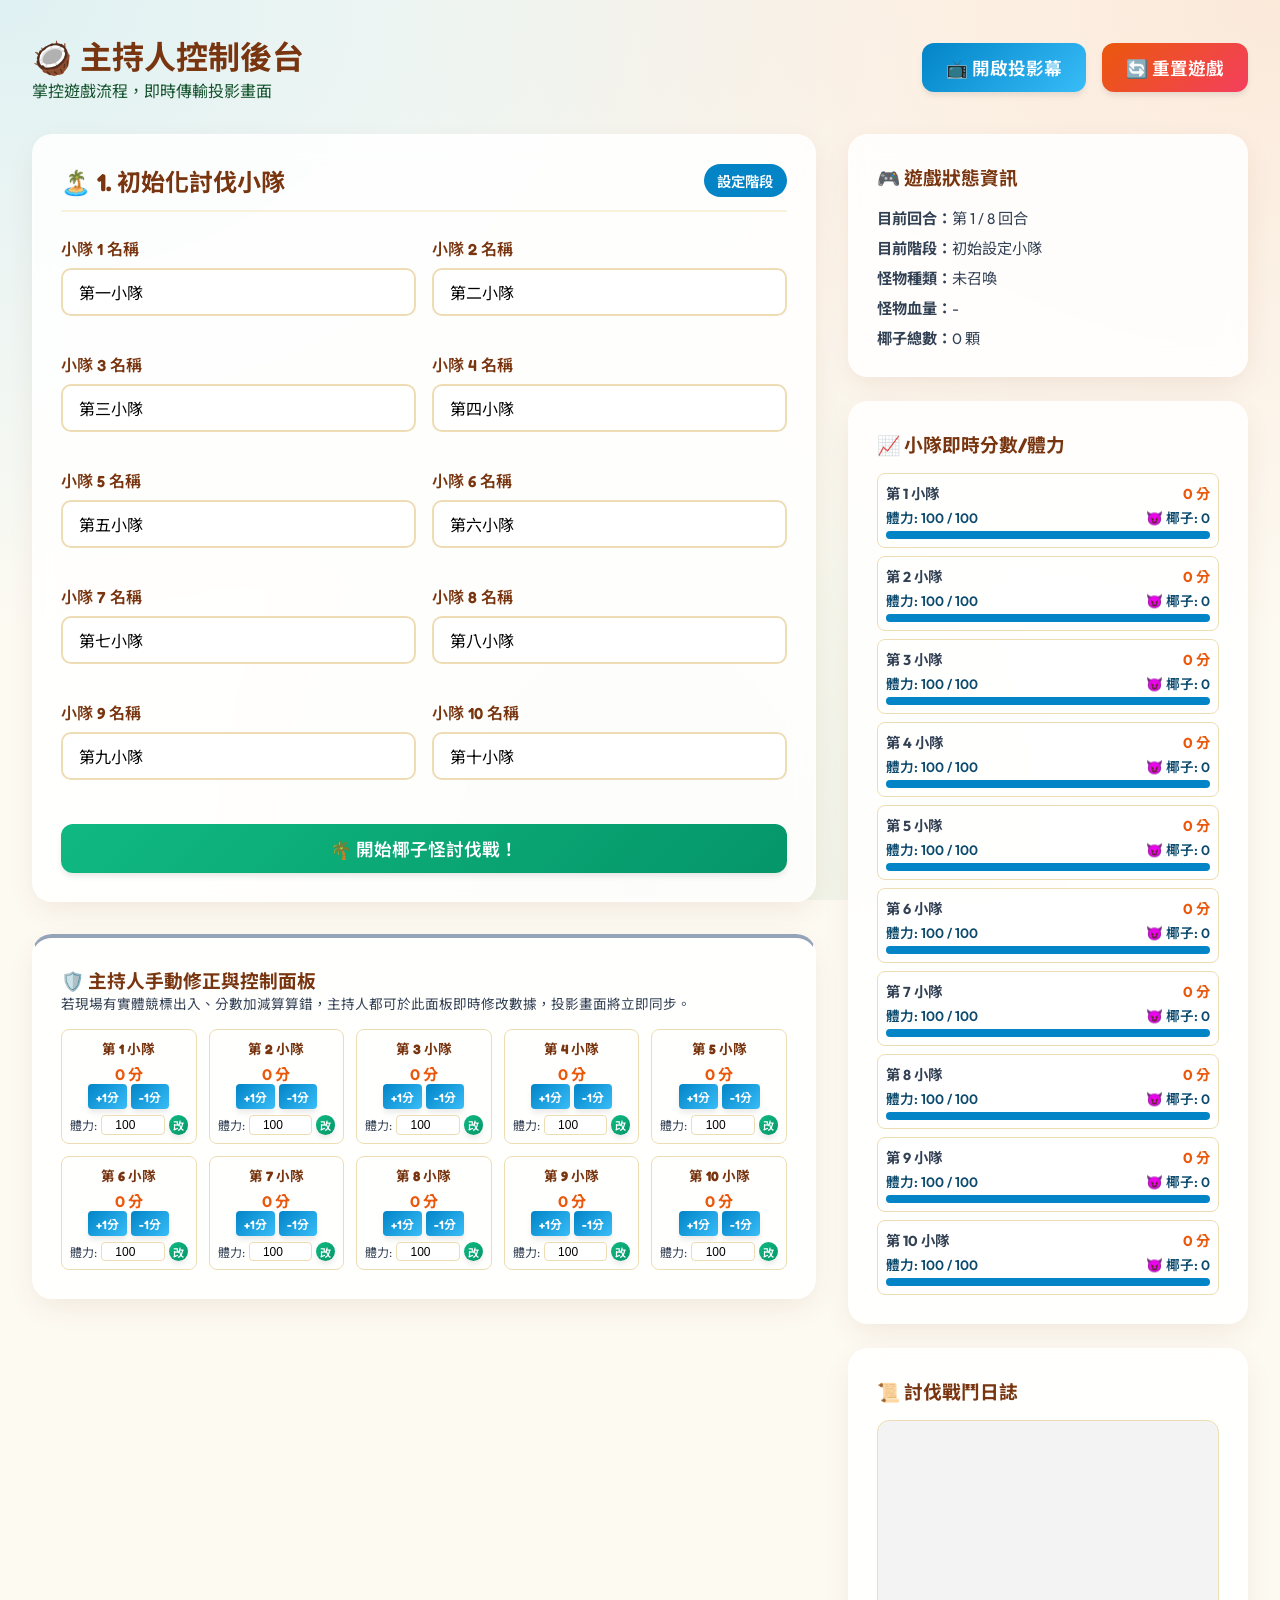
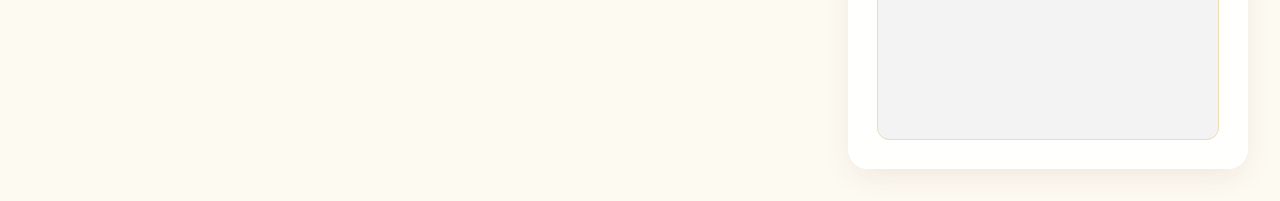
==== host.html @ 15063dfc "maybework" ====
<!DOCTYPE html>
<html lang="zh-TW">
<head>
    <meta charset="UTF-8">
    <meta name="viewport" content="width=device-width, initial-scale=1.0">
    <title>椰子怪討伐戰 — 主持人後台</title>
    <link rel="stylesheet" href="css/style.css">
    <style>
        .override-grid {
            display: grid;
            grid-template-columns: repeat(auto-fill, minmax(130px, 1fr));
            gap: 0.75rem;
            margin-top: 1rem;
        }
        .override-card {
            background: rgba(255, 255, 255, 0.5);
            border: 1px solid var(--sand-dark);
            padding: 0.5rem;
            border-radius: 8px;
            text-align: center;
        }
        .override-card h5 {
            font-size: 0.85rem;
            margin-bottom: 0.25rem;
        }
        .override-btns {
            display: flex;
            justify-content: center;
            gap: 0.25rem;
            margin-bottom: 0.25rem;
        }
        .override-btns .btn-sm {
            padding: 0.25rem 0.5rem;
            font-size: 0.75rem;
            border-radius: 4px;
        }
        .phase-card {
            border-left: 6px solid var(--sunset-orange);
        }
    </style>
</head>
<body>
    <div class="container">
        <!-- Header -->
        <header style="display: flex; justify-content: space-between; align-items: center; margin-bottom: 2rem;">
            <div>
                <h1>🥥 主持人控制後台</h1>
                <p style="color: var(--coconut-leaf-dark);">掌控遊戲流程，即時傳輸投影畫面</p>
            </div>
            <div style="display: flex; gap: 1rem;">
                <button class="btn btn-secondary" onclick="window.open('projector.html', '_blank')">📺 開啟投影幕</button>
                <button class="btn btn-primary" onclick="resetGame()">🔄 重置遊戲</button>
            </div>
        </header>

        <!-- Main Layout -->
        <div class="host-layout">
            <!-- Left Panel: Control Area -->
            <main>
                <!-- SETUP PHASE -->
                <section id="phase-setup" class="glass-card host-section" style="display: none;">
                    <div class="host-card-title">
                        <h2>🏝️ 1. 初始化討伐小隊</h2>
                        <span class="phase-header-badge">設定階段</span>
                    </div>
                    <form id="setup-form">
                        <div style="display: grid; grid-template-columns: 1fr 1fr; gap: 1rem; margin-bottom: 1.5rem;">
                            <!-- Generate 10 team name inputs -->
                            <div class="form-group">
                                <label class="form-label">小隊 1 名稱</label>
                                <input type="text" class="form-input" name="team-1" value="第一小隊">
                            </div>
                            <div class="form-group">
                                <label class="form-label">小隊 2 名稱</label>
                                <input type="text" class="form-input" name="team-2" value="第二小隊">
                            </div>
                            <div class="form-group">
                                <label class="form-label">小隊 3 名稱</label>
                                <input type="text" class="form-input" name="team-3" value="第三小隊">
                            </div>
                            <div class="form-group">
                                <label class="form-label">小隊 4 名稱</label>
                                <input type="text" class="form-input" name="team-4" value="第四小隊">
                            </div>
                            <div class="form-group">
                                <label class="form-label">小隊 5 名稱</label>
                                <input type="text" class="form-input" name="team-5" value="第五小隊">
                            </div>
                            <div class="form-group">
                                <label class="form-label">小隊 6 名稱</label>
                                <input type="text" class="form-input" name="team-6" value="第六小隊">
                            </div>
                            <div class="form-group">
                                <label class="form-label">小隊 7 名稱</label>
                                <input type="text" class="form-input" name="team-7" value="第七小隊">
                            </div>
                            <div class="form-group">
                                <label class="form-label">小隊 8 名稱</label>
                                <input type="text" class="form-input" name="team-8" value="第八小隊">
                            </div>
                            <div class="form-group">
                                <label class="form-label">小隊 9 名稱</label>
                                <input type="text" class="form-input" name="team-9" value="第九小隊">
                            </div>
                            <div class="form-group">
                                <label class="form-label">小隊 10 名稱</label>
                                <input type="text" class="form-input" name="team-10" value="第十小隊">
                            </div>
                        </div>
                        <button type="submit" class="btn btn-success" style="width: 100%;">🌴 開始椰子怪討伐戰！</button>
                    </form>
                </section>

                <!-- BID_VANGUARD PHASE -->
                <section id="phase-bid-vanguard" class="glass-card host-section phase-card" style="display: none; border-left-color: var(--ocean-dark);">
                    <div class="host-card-title">
                        <h2>⚔️ 第 <span class="round-num-text">1</span> 回合：前鋒競標與召喚</h2>
                        <span class="phase-header-badge" style="background: var(--ocean-dark);">前鋒競標中</span>
                    </div>
                    <p style="color: var(--text-muted); margin-bottom: 1.5rem;">
                        請輸入各隊秘密提交的<strong>「邪惡椰子數量（0-3 顆）」</strong>及<strong>「前鋒投標體力（0-100 點）」</strong>。
                    </p>
                    <form id="bid-vanguard-form">
                        <table class="team-table">
                            <thead>
                                <tr>
                                    <th>小隊名稱</th>
                                    <th>👿 邪惡椰子 (0-3)</th>
                                    <th>⚡ 前鋒投標體力 (0-100)</th>
                                </tr>
                            </thead>
                            <tbody id="vanguard-inputs-tbody">
                                <!-- Inputs inserted via JS -->
                            </tbody>
                        </table>
                        <button type="submit" class="btn btn-primary" style="width: 100%;">🔮 召喚椰子怪並計算前鋒</button>
                    </form>
                </section>

                <!-- BATTLE_VANGUARD PHASE -->
                <section id="phase-battle-vanguard" class="glass-card host-section phase-card" style="display: none; border-left-color: var(--danger-red);">
                    <div class="host-card-title">
                        <h2>🔥 第 <span class="round-num-text">1</span> 回合：前鋒討伐決戰</h2>
                        <span class="phase-header-badge" style="background: var(--danger-red);">前鋒討伐戰</span>
                    </div>

                    <!-- Tie resolution section if needed -->
                    <div id="vanguard-tie-resolution-box" class="glass-card" style="display: none; border: 2px solid var(--sunset-orange); margin-bottom: 1.5rem; background: #fffbeb;">
                        <h3 style="color: var(--sunset-orange); margin-bottom: 0.5rem;">⚠️ 前鋒競標同分平手決議</h3>
                        <p id="vanguard-tie-text" style="font-size: 0.95rem; margin-bottom: 1rem;"></p>
                        <div id="vanguard-tie-candidates-container" style="display: flex; gap: 1rem; flex-wrap: wrap; margin-bottom: 1rem;">
                            <!-- Checkboxes for ties -->
                        </div>
                        <div style="display: flex; gap: 1rem;">
                            <button type="button" class="btn btn-secondary" onclick="spinVanguardWheel()">🎡 開啟轉盤抽籤</button>
                            <button type="button" class="btn btn-success" onclick="submitVanguardTieSelection()">✅ 確認平手隊伍進入前鋒</button>
                        </div>
                    </div>

                    <div id="vanguard-battle-controls" style="display: block;">
                        <div style="display: grid; grid-template-columns: 1fr 1fr; gap: 1.5rem; margin-bottom: 1.5rem;">
                            <div class="glass-card" style="background: rgba(239, 68, 68, 0.05); border-color: rgba(239, 68, 68, 0.1);">
                                <h4 style="color: var(--danger-red); margin-bottom: 0.5rem;">👾 當前椰子怪</h4>
                                <p style="font-size: 1.25rem; font-weight: 700;" id="vanguard-monster-name">-</p>
                                <p style="font-size: 1.1rem;">血量：<span id="vanguard-monster-hp">-</span> / <span id="vanguard-monster-maxhp">-</span></p>
                            </div>
                            <div class="glass-card" style="background: rgba(56, 189, 248, 0.05); border-color: rgba(56, 189, 248, 0.1);">
                                <h4 style="color: var(--ocean-dark); margin-bottom: 0.5rem;">🏹 前鋒部隊</h4>
                                <ul id="vanguard-team-list" style="margin-left: 1.2rem; font-size: 0.95rem;">
                                    <!-- List items -->
                                </ul>
                                <p style="margin-top: 0.5rem; font-weight: 700;">前鋒總攻擊力：<span id="vanguard-damage-text">-</span></p>
                            </div>
                        </div>

                        <div style="text-align: center;">
                            <button class="btn btn-danger" onclick="executeVanguardBattle()" style="width: 100%; font-size: 1.3rem; padding: 1rem;">
                                💥 進行前鋒討伐戰（扣除血量）
                            </button>
                        </div>
                    </div>
                </section>

                <!-- BID_SUPPORT PHASE -->
                <section id="phase-bid-support" class="glass-card host-section phase-card" style="display: none; border-left-color: var(--sunset-yellow);">
                    <div class="host-card-title">
                        <h2>🛡️ 第 <span class="round-num-text">1</span> 回合：後援部隊補刀競標</h2>
                        <span class="phase-header-badge" style="background: var(--sunset-yellow); color: var(--coconut-brown);">後援競標中</span>
                    </div>
                    <p style="color: var(--text-muted); margin-bottom: 1.5rem;">
                        【前鋒討伐失敗】椰子怪仍殘血存活！請<strong>其餘隊伍（非前鋒者）</strong>秘密提交<strong>「後援競標體力」</strong>（不得高於剩餘體力）。
                    </p>
                    <form id="bid-support-form">
                        <table class="team-table">
                            <thead>
                                <tr>
                                    <th>小隊名稱</th>
                                    <th>⚡ 剩餘體力</th>
                                    <th>🏹 後援投標體力</th>
                                </tr>
                            </thead>
                            <tbody id="support-inputs-tbody">
                                <!-- Inputs inserted via JS -->
                            </tbody>
                        </table>
                        <button type="submit" class="btn btn-primary" style="width: 100%;">🔮 計算後援與背叛者</button>
                    </form>
                </section>

                <!-- BATTLE_SUPPORT PHASE -->
                <section id="phase-battle-support" class="glass-card host-section phase-card" style="display: none; border-left-color: var(--coconut-leaf);">
                    <div class="host-card-title">
                        <h2>⚔️ 第 <span class="round-num-text">1</span> 回合：後援最後一擊</h2>
                        <span class="phase-header-badge" style="background: var(--coconut-leaf);">後援討伐戰</span>
                    </div>

                    <div style="display: grid; grid-template-columns: 1fr 1fr; gap: 1.5rem; margin-bottom: 1.5rem;">
                        <div class="glass-card" style="background: rgba(16, 185, 129, 0.05); border-color: rgba(16, 185, 129, 0.1);">
                            <h4 style="color: var(--coconut-leaf); margin-bottom: 0.5rem;">👾 殘血椰子怪</h4>
                            <p style="font-size: 1.25rem; font-weight: 700;" id="support-monster-name">-</p>
                            <p style="font-size: 1.1rem;">剩餘血量：<span id="support-monster-hp">-</span></p>
                        </div>
                        <div class="glass-card" style="background: rgba(139, 92, 246, 0.05); border-color: rgba(139, 92, 246, 0.1);">
                            <h4 style="color: #8b5cf6; margin-bottom: 0.5rem;">🛡️ 後援部隊</h4>
                            <ul id="support-team-list" style="margin-left: 1.2rem; font-size: 0.95rem;">
                                <!-- List items -->
                            </ul>
                            <p style="margin-top: 0.5rem; font-weight: 700;">後援總攻擊力：<span id="support-damage-text">-</span></p>
                        </div>
                    </div>

                    <div style="text-align: center;">
                        <button class="btn btn-success" onclick="executeSupportBattle()" style="width: 100%; font-size: 1.3rem; padding: 1rem;">
                            ⚔️ 進行後援討伐（判定勝負）
                        </button>
                    </div>
                </section>

                <!-- ROUND_END PHASE -->
                <section id="phase-round-end" class="glass-card host-section" style="display: none;">
                    <div class="host-card-title">
                        <h2>📊 第 <span class="round-num-text">1</span> 回合：結算結果</h2>
                        <span class="phase-header-badge" style="background: #64748b;">回合結束</span>
                    </div>

                    <div class="glass-card" style="margin-bottom: 1.5rem; background: rgba(255, 255, 255, 0.6);">
                        <h4 style="margin-bottom: 0.75rem;">本回合分數異動：</h4>
                        <ul id="round-scores-list" style="margin-left: 1.5rem; display: flex; flex-direction: column; gap: 0.25rem;">
                            <!-- Score additions -->
                        </ul>
                    </div>

                    <button class="btn btn-accent" onclick="nextRound()" style="width: 100%; font-size: 1.25rem; padding: 0.75rem;">
                        ➡️ 進入下一回合 (第 <span id="next-round-num-text">2</span>/8 回合)
                    </button>
                </section>

                <!-- GAME_OVER PHASE -->
                <section id="phase-game-over" class="glass-card host-section" style="display: none; border-top: 5px solid var(--sunset-yellow);">
                    <div class="host-card-title">
                        <h2>🏆 討伐結束：最終排行榜</h2>
                        <span class="phase-header-badge" style="background: var(--sunset-yellow); color: var(--coconut-brown);">遊戲結束</span>
                    </div>
                    <p style="margin-bottom: 1.5rem; font-size: 1.1rem; text-align: center; font-weight: 600;">
                        恭喜所有討伐英雄！討伐椰子怪計畫大獲成功！
                    </p>
                    <button class="btn btn-primary" onclick="resetGame()" style="width: 100%;">🔄 重新開始新遊戲</button>
                </section>

                <!-- Override Section: Manual adjustments (Host Power) -->
                <section class="glass-card" style="border-top: 4px solid #94a3b8; margin-top: 2rem;">
                    <h3>🛡️ 主持人手動修正與控制面板</h3>
                    <p style="font-size: 0.85rem; color: var(--text-muted); margin-bottom: 1rem;">
                        若現場有實體競標出入、分數加減算算錯，主持人都可於此面板即時修改數據，投影畫面將立即同步。
                    </p>
                    <div class="override-grid" id="override-teams-container">
                        <!-- Instantiated via JS -->
                    </div>
                </section>
            </main>

            <!-- Right Panel: Info & Logs -->
            <aside>
                <!-- Game info -->
                <div class="glass-card" style="margin-bottom: 1.5rem;">
                    <h3>🎮 遊戲狀態資訊</h3>
                    <div style="margin-top: 1rem; display: flex; flex-direction: column; gap: 0.5rem; font-size: 0.95rem;">
                        <p><strong>目前回合：</strong>第 <span id="info-round">-</span> / 8 回合</p>
                        <p><strong>目前階段：</strong><span id="info-phase-name">-</span></p>
                        <p><strong>怪物種類：</strong><span id="info-monster-name">-</span></p>
                        <p><strong>怪物血量：</strong><span id="info-monster-hp">-</span></p>
                        <p><strong>椰子總數：</strong><span id="info-coconut-count">-</span> 顆</p>
                    </div>
                </div>

                <!-- Scores summary -->
                <div class="glass-card" style="margin-bottom: 1.5rem;">
                    <h3>📈 小隊即時分數/體力</h3>
                    <div id="aside-teams-list" style="margin-top: 1rem; display: flex; flex-direction: column; gap: 0.5rem; font-size: 0.9rem;">
                        <!-- Lists teams -->
                    </div>
                </div>

                <!-- Game Logs -->
                <div class="glass-card">
                    <h3>📜 討伐戰鬥日誌</h3>
                    <div id="battle-logs-box" class="battle-logs" style="margin-top: 1rem; height: 320px;">
                        <!-- Logs -->
                    </div>
                </div>
            </aside>
        </div>
    </div>

    <!-- Tie-breaker Roulette Wheel Modal -->
    <div id="roulette-modal" class="spinner-modal" style="display: none;">
        <div class="spinner-content">
            <h3 style="color: var(--sunset-orange); margin-bottom: 1rem;">🎰 命運椰子大轉盤</h3>
            <div class="wheel-container">
                <div class="wheel-pointer"></div>
                <div id="roulette-wheel" class="roulette-wrapper">
                    <!-- Slices generated dynamically -->
                </div>
                <button class="btn btn-primary" id="spin-btn" onclick="spinTheWheelAction()">🌀 開始轉動</button>
            </div>
            <p id="wheel-result-text" style="font-weight: 700; color: var(--coconut-brown); min-height: 24px;"></p>
            <button class="btn btn-secondary" id="close-wheel-btn" onclick="closeWheel()" style="margin-top: 1rem; display: none; width: 100%;">
                套用結果並關閉
            </button>
        </div>
    </div>

    <!-- Core Scripts -->
    <script src="js/game.js"></script>
    <script src="js/host.js"></script>
</body>
</html>
---- css/style.css ----
@import url('https://fonts.googleapis.com/css2?family=Fredoka:wght@300..700&family=Noto+Sans+TC:wght@300..900&family=Outfit:wght@100..900&display=swap');

:root {
    /* Color Palette */
    --sand-light: #fdfaf2;
    --sand-medium: #f8f1dc;
    --sand-dark: #eddcb4;
    --coconut-brown: #78350f;
    --coconut-leaf: #15803d;
    --coconut-leaf-dark: #14532d;
    --ocean-light: #e0f2fe;
    --ocean-medium: #38bdf8;
    --ocean-dark: #0284c7;
    --ocean-deep: #0c4a6e;
    --sunset-orange: #ea580c;
    --sunset-pink: #f43f5e;
    --sunset-yellow: #eab308;
    --danger-red: #ef4444;
    --success-green: #10b981;
    
    /* Layout & Shadow */
    --card-bg-light: rgba(255, 255, 255, 0.85);
    --card-bg-dark: rgba(15, 23, 42, 0.85);
    --card-border-light: rgba(255, 255, 255, 0.5);
    --card-border-dark: rgba(255, 255, 255, 0.1);
    --shadow-soft: 0 10px 30px -5px rgba(120, 53, 15, 0.1);
    --shadow-heavy: 0 20px 40px -10px rgba(12, 74, 110, 0.2);
    
    /* Fonts */
    --font-heading: 'Fredoka', 'Noto Sans TC', sans-serif;
    --font-body: 'Outfit', 'Noto Sans TC', sans-serif;
}

* {
    box-sizing: border-box;
    margin: 0;
    padding: 0;
}

body {
    font-family: var(--font-body);
    background-color: var(--sand-light);
    color: #334155;
    min-height: 100vh;
    overflow-x: hidden;
    background-image: 
        radial-gradient(at 0% 0%, rgba(56, 189, 248, 0.15) 0px, transparent 50%),
        radial-gradient(at 100% 0%, rgba(234, 88, 12, 0.1) 0px, transparent 50%),
        radial-gradient(at 50% 100%, rgba(21, 128, 61, 0.08) 0px, transparent 50%);
    background-attachment: fixed;
}

/* Scrollbar styling */
::-webkit-scrollbar {
    width: 8px;
}
::-webkit-scrollbar-track {
    background: var(--sand-light);
}
::-webkit-scrollbar-thumb {
    background: var(--sand-dark);
    border-radius: 4px;
}
::-webkit-scrollbar-thumb:hover {
    background: var(--coconut-brown);
}

/* Animations */
@keyframes sway {
    0%, 100% { transform: rotate(-3deg); }
    50% { transform: rotate(3deg); }
}

@keyframes float-slow {
    0%, 100% { transform: translateY(0px) rotate(0deg); }
    50% { transform: translateY(-10px) rotate(1deg); }
}

@keyframes waves {
    0% { transform: translateX(0) scaleY(1); }
    50% { transform: translateX(-25%) scaleY(1.05); }
    100% { transform: translateX(-50%) scaleY(1); }
}

@keyframes shake {
    0%, 100% { transform: translateX(0); }
    20%, 60% { transform: translateX(-8px) rotate(-1deg); }
    40%, 80% { transform: translateX(8px) rotate(1deg); }
}

@keyframes pulse-ring {
    0% { transform: scale(0.95); opacity: 0.8; }
    50% { transform: scale(1); opacity: 1; }
    100% { transform: scale(0.95); opacity: 0.8; }
}

@keyframes slide-in-up {
    from { transform: translateY(50px); opacity: 0; }
    to { transform: translateY(0); opacity: 1; }
}

@keyframes pop-in {
    0% { transform: scale(0.9); opacity: 0; }
    100% { transform: scale(1); opacity: 1; }
}

/* Decorative classes */
.sway-element {
    animation: sway 6s ease-in-out infinite;
    transform-origin: bottom center;
}

.float-element {
    animation: float-slow 8s ease-in-out infinite;
}

.shake-element {
    animation: shake 0.5s ease-in-out;
}

.pulse-element {
    animation: pulse-ring 2s ease-in-out infinite;
}

/* Layout Utilities */
.container {
    max-width: 1400px;
    margin: 0 auto;
    padding: 2rem;
}

/* Glassmorphism Card Style */
.glass-card {
    background: var(--card-bg-light);
    backdrop-filter: blur(12px);
    -webkit-backdrop-filter: blur(12px);
    border: 1px solid var(--card-border-light);
    border-radius: 20px;
    box-shadow: var(--shadow-soft);
    padding: 1.75rem;
    transition: all 0.3s cubic-bezier(0.4, 0, 0.2, 1);
}

.glass-card:hover {
    box-shadow: var(--shadow-heavy);
    transform: translateY(-2px);
}

/* Heading styles */
h1, h2, h3, h4, h5, h6 {
    font-family: var(--font-heading);
    color: var(--coconut-brown);
    font-weight: 700;
}

/* Ocean Wave Background Overlay for Projector */
.projector-bg-waves {
    position: fixed;
    bottom: 0;
    left: 0;
    width: 200%;
    height: 120px;
    background: url("data:image/svg+xml,%3Csvg xmlns='http://www.w3.org/2000/svg' viewBox='0 0 1200 120' preserveAspectRatio='none'%3E%3Cpath d='M321.39,56.44c58-10.79,114.16-30.13,172-41.86,82.39-16.72,168.19-17.73,250.45-.39C823.78,31,906.67,72,985.66,92.83c70.05,18.48,146.53,26.09,214.34,3V120H0V0C26.9,8.75,55.05,18,83.79,26.26,160.07,48.14,240.44,66.58,321.39,56.44Z' fill='%2338bdf8' opacity='0.3'/%3E%3Cpath d='M321.39,56.44c58-10.79,114.16-30.13,172-41.86,82.39-16.72,168.19-17.73,250.45-.39C823.78,31,906.67,72,985.66,92.83c70.05,18.48,146.53,26.09,214.34,3V120H0V0C26.9,8.75,55.05,18,83.79,26.26,160.07,48.14,240.44,66.58,321.39,56.44Z' fill='%230284c7' opacity='0.15'/%3E%3C/svg%3E") repeat-x;
    animation: waves 20s linear infinite;
    z-index: -1;
    pointer-events: none;
}

/* Custom Buttons */
.btn {
    display: inline-flex;
    align-items: center;
    justify-content: center;
    padding: 0.75rem 1.5rem;
    font-family: var(--font-heading);
    font-weight: 600;
    font-size: 1.1rem;
    border-radius: 12px;
    border: none;
    cursor: pointer;
    transition: all 0.2s ease;
    box-shadow: 0 4px 6px -1px rgba(0, 0, 0, 0.1);
}

.btn-primary {
    background: linear-gradient(135deg, var(--sunset-orange), var(--sunset-pink));
    color: white;
}
.btn-primary:hover {
    background: linear-gradient(135deg, #d946ef, var(--sunset-orange));
    transform: scale(1.03);
}

.btn-secondary {
    background: linear-gradient(135deg, var(--ocean-dark), var(--ocean-medium));
    color: white;
}
.btn-secondary:hover {
    background: linear-gradient(135deg, var(--ocean-deep), var(--ocean-dark));
    transform: scale(1.03);
}

.btn-success {
    background: linear-gradient(135deg, var(--success-green), #059669);
    color: white;
}
.btn-success:hover {
    background: linear-gradient(135deg, #059669, #064e3b);
    transform: scale(1.03);
}

.btn-accent {
    background: linear-gradient(135deg, var(--sunset-yellow), var(--sunset-orange));
    color: var(--coconut-brown);
}
.btn-accent:hover {
    transform: scale(1.03);
}

.btn:active {
    transform: scale(0.98);
}

.btn:disabled {
    background: #cbd5e1;
    color: #94a3b8;
    cursor: not-allowed;
    transform: none;
    box-shadow: none;
}

/* Form Styles */
.form-group {
    margin-bottom: 1.25rem;
}

.form-label {
    display: block;
    margin-bottom: 0.5rem;
    font-family: var(--font-heading);
    color: var(--coconut-brown);
    font-weight: 600;
    font-size: 1rem;
}

.form-input {
    width: 100%;
    padding: 0.75rem 1rem;
    border: 2px solid var(--sand-dark);
    background-color: rgba(255, 255, 255, 0.9);
    border-radius: 10px;
    font-family: var(--font-body);
    font-size: 1rem;
    outline: none;
    transition: border-color 0.2s ease;
}

.form-input:focus {
    border-color: var(--ocean-dark);
}

/* Welcome Page Layout */
.portal-container {
    display: flex;
    flex-direction: column;
    align-items: center;
    justify-content: center;
    min-height: 85vh;
    text-align: center;
    max-width: 800px;
    margin: 0 auto;
    padding: 1.5rem;
}

.portal-title {
    font-size: 3.5rem;
    text-shadow: 0 4px 6px rgba(120, 53, 15, 0.15);
    margin-bottom: 1rem;
    background: linear-gradient(to right, var(--coconut-brown), var(--sunset-orange));
    -webkit-background-clip: text;
    -webkit-text-fill-color: transparent;
}

.portal-subtitle {
    font-size: 1.5rem;
    color: var(--coconut-leaf-dark);
    margin-bottom: 3rem;
}

.portal-buttons {
    display: grid;
    grid-template-columns: 1fr 1fr;
    gap: 2rem;
    width: 100%;
    margin-bottom: 2rem;
}

@media (max-width: 600px) {
    .portal-buttons {
        grid-template-columns: 1fr;
    }
}

.portal-card {
    cursor: pointer;
    text-decoration: none;
}

.portal-card h3 {
    margin-bottom: 0.75rem;
    font-size: 1.5rem;
}

.portal-card p {
    font-size: 0.95rem;
    line-height: 1.5;
    color: #64748b;
}

/* Scoreboard/Leaderboard Styles */
.leaderboard-container {
    display: flex;
    flex-direction: column;
    gap: 0.75rem;
    position: relative;
}

.leaderboard-item {
    display: grid;
    grid-template-columns: 50px 1fr 100px 120px;
    align-items: center;
    padding: 0.75rem 1.25rem;
    border-radius: 12px;
    background: rgba(255, 255, 255, 0.7);
    border: 1px solid rgba(255, 255, 255, 0.5);
    box-shadow: 0 4px 6px -1px rgba(0, 0, 0, 0.05);
    transition: all 0.5s cubic-bezier(0.4, 0, 0.2, 1);
}

.leaderboard-item.rank-1 {
    background: linear-gradient(to right, rgba(254, 240, 138, 0.8), rgba(253, 224, 71, 0.4));
    border-color: rgba(234, 179, 8, 0.5);
}

.leaderboard-item.rank-2 {
    background: linear-gradient(to right, rgba(241, 245, 249, 0.8), rgba(226, 232, 240, 0.4));
    border-color: rgba(148, 163, 184, 0.5);
}

.leaderboard-item.rank-3 {
    background: linear-gradient(to right, rgba(254, 215, 170, 0.8), rgba(253, 186, 116, 0.4));
    border-color: rgba(249, 115, 22, 0.5);
}

.rank-badge {
    display: flex;
    align-items: center;
    justify-content: center;
    width: 32px;
    height: 32px;
    border-radius: 50%;
    background: var(--sand-dark);
    color: var(--coconut-brown);
    font-family: var(--font-heading);
    font-weight: 700;
}

.rank-1 .rank-badge {
    background: var(--sunset-yellow);
    color: #854d0e;
    box-shadow: 0 0 10px rgba(234, 179, 8, 0.5);
}
.rank-2 .rank-badge {
    background: #cbd5e1;
    color: #334155;
}
.rank-3 .rank-badge {
    background: #fdba74;
    color: #7c2d12;
}

.team-name {
    font-weight: 600;
    font-size: 1.15rem;
}

.team-score {
    font-family: var(--font-heading);
    font-size: 1.4rem;
    font-weight: 700;
    color: var(--sunset-orange);
    text-align: right;
    display: flex;
    align-items: center;
    justify-content: flex-end;
    gap: 0.25rem;
}

.score-diff {
    font-size: 0.9rem;
    font-weight: 600;
    color: var(--success-green);
}

.team-stamina {
    text-align: right;
}

.stamina-bar-outer {
    height: 8px;
    background: #e2e8f0;
    border-radius: 4px;
    overflow: hidden;
    margin-top: 4px;
}

.stamina-bar-inner {
    height: 100%;
    background: var(--ocean-dark);
    transition: width 0.5s ease-out;
}

.stamina-text {
    font-size: 0.85rem;
    font-weight: 600;
    color: var(--ocean-deep);
}

/* Monster Card */
.monster-card {
    position: relative;
    border-radius: 24px;
    overflow: hidden;
    background: white;
    box-shadow: var(--shadow-heavy);
    animation: pop-in 0.6s cubic-bezier(0.34, 1.56, 0.64, 1);
}

.monster-image-container {
    position: relative;
    width: 100%;
    height: 320px;
    background: linear-gradient(to bottom, var(--ocean-light), var(--sand-medium));
    display: flex;
    align-items: center;
    justify-content: center;
    overflow: hidden;
}

.monster-image {
    max-width: 100%;
    max-height: 100%;
    object-fit: contain;
    transition: transform 0.3s ease;
}

.monster-card:hover .monster-image {
    transform: scale(1.05);
}

.monster-ribbon {
    position: absolute;
    top: 20px;
    right: -35px;
    background: var(--sunset-orange);
    color: white;
    font-family: var(--font-heading);
    padding: 0.5rem 3rem;
    transform: rotate(45deg);
    font-weight: 700;
    box-shadow: 0 2px 4px rgba(0,0,0,0.1);
    z-index: 10;
}

.monster-content {
    padding: 1.5rem;
}

.monster-title-row {
    display: flex;
    justify-content: space-between;
    align-items: flex-end;
    margin-bottom: 0.75rem;
}

.monster-name {
    font-size: 1.8rem;
    font-weight: 800;
}

.monster-hp-numeric {
    font-family: var(--font-heading);
    font-size: 1.4rem;
    color: var(--danger-red);
    font-weight: 700;
}

.monster-desc {
    font-size: 0.95rem;
    color: #64748b;
    line-height: 1.5;
    margin-bottom: 1.25rem;
}

.hp-bar-container {
    height: 24px;
    background: #f1f5f9;
    border-radius: 12px;
    border: 2px solid var(--sand-dark);
    overflow: hidden;
    position: relative;
    box-shadow: inset 0 2px 4px rgba(0,0,0,0.05);
}

.hp-bar-fill {
    height: 100%;
    background: linear-gradient(to right, var(--danger-red), var(--sunset-orange));
    width: 100%;
    transition: width 0.8s cubic-bezier(0.4, 0, 0.2, 1);
}

.hp-bar-text {
    position: absolute;
    top: 50%;
    left: 50%;
    transform: translate(-50%, -50%);
    font-family: var(--font-heading);
    font-size: 0.95rem;
    font-weight: 700;
    color: var(--coconut-brown);
    text-shadow: 0 1px 2px rgba(255,255,255,0.8);
}

/* Battle Overlay / Log */
.battle-logs {
    height: 200px;
    overflow-y: auto;
    background: rgba(15, 23, 42, 0.05);
    border-radius: 12px;
    padding: 1rem;
    font-family: monospace;
    font-size: 0.9rem;
    border: 1px solid var(--sand-dark);
}

.log-entry {
    margin-bottom: 0.5rem;
    line-height: 1.4;
    padding-bottom: 0.5rem;
    border-bottom: 1px dashed rgba(0,0,0,0.05);
}

.log-entry.success { color: var(--success-green); font-weight: 600; }
.log-entry.fail { color: var(--danger-red); font-weight: 600; }
.log-entry.system { color: var(--coconut-brown); }
.log-entry.battle { color: var(--ocean-deep); }

/* Host Grid Layout */
.host-layout {
    display: grid;
    grid-template-columns: 1fr 400px;
    gap: 2rem;
}

@media (max-width: 1024px) {
    .host-layout {
        grid-template-columns: 1fr;
    }
}

.host-card-title {
    display: flex;
    justify-content: space-between;
    align-items: center;
    border-bottom: 2px solid var(--sand-medium);
    padding-bottom: 0.75rem;
    margin-bottom: 1.5rem;
}

.host-section {
    margin-bottom: 2rem;
}

/* Team Input Table Styles */
.team-table {
    width: 100%;
    border-collapse: collapse;
    margin-bottom: 1.5rem;
}

.team-table th {
    text-align: left;
    padding: 0.75rem;
    background-color: var(--sand-medium);
    font-family: var(--font-heading);
    color: var(--coconut-brown);
}

.team-table td {
    padding: 0.75rem;
    border-bottom: 1px solid var(--sand-dark);
    vertical-align: middle;
}

/* Spinner Wheels */
.wheel-container {
    display: flex;
    flex-direction: column;
    align-items: center;
    gap: 1.5rem;
    margin: 2rem 0;
}

.roulette-wrapper {
    position: relative;
    width: 250px;
    height: 250px;
    border-radius: 50%;
    border: 10px solid var(--coconut-brown);
    box-shadow: var(--shadow-heavy);
    overflow: hidden;
    transition: transform 4s cubic-bezier(0.15, 0.85, 0.35, 1.02);
}

.wheel-pointer {
    position: absolute;
    top: -15px;
    left: 50%;
    transform: translateX(-50%);
    width: 0;
    height: 0;
    border-left: 20px solid transparent;
    border-right: 20px solid transparent;
    border-top: 30px solid var(--sunset-orange);
    filter: drop-shadow(0 2px 4px rgba(0,0,0,0.2));
    z-index: 20;
}

/* Projector Screen Layout */
.projector-layout {
    display: grid;
    grid-template-columns: 1fr 450px;
    gap: 3rem;
    height: 90vh;
}

@media (max-width: 900px) {
    .projector-layout {
        grid-template-columns: 1fr;
        height: auto;
    }
}

.battle-arena {
    display: flex;
    flex-direction: column;
    justify-content: center;
    align-items: center;
    gap: 2rem;
}

/* Confetti effect container */
#confetti-canvas {
    position: fixed;
    top: 0;
    left: 0;
    width: 100vw;
    height: 100vh;
    pointer-events: none;
    z-index: 100;
}

/* Float damage text animation */
.damage-number {
    position: absolute;
    font-family: var(--font-heading);
    font-size: 3rem;
    font-weight: 900;
    color: var(--danger-red);
    text-shadow: 0 4px 10px rgba(0,0,0,0.3), 0 0 20px rgba(239, 68, 68, 0.8);
    pointer-events: none;
    animation: float-damage 1.2s ease-out forwards;
    z-index: 50;
}

@keyframes float-damage {
    0% { transform: translate(-50%, -50%) scale(0.5); opacity: 0; }
    20% { transform: translate(-50%, -80%) scale(1.2); opacity: 1; }
    80% { transform: translate(-50%, -150%) scale(1.0); opacity: 1; }
    100% { transform: translate(-50%, -200%) scale(0.8); opacity: 0; }
}

/* Phase Header */
.phase-header-badge {
    background: var(--ocean-dark);
    color: white;
    padding: 0.35rem 0.85rem;
    border-radius: 9999px;
    font-size: 0.9rem;
    font-family: var(--font-heading);
    font-weight: 600;
}

/* Podium Styles */
.podium-container {
    display: flex;
    justify-content: center;
    align-items: flex-end;
    gap: 1.5rem;
    height: 300px;
    margin-top: 3rem;
    margin-bottom: 2rem;
}

.podium-place {
    display: flex;
    flex-direction: column;
    align-items: center;
    width: 130px;
    animation: slide-in-up 0.8s cubic-bezier(0.16, 1, 0.3, 1) forwards;
}

.podium-block {
    width: 100%;
    border-radius: 12px 12px 0 0;
    display: flex;
    flex-direction: column;
    align-items: center;
    justify-content: center;
    color: white;
    font-family: var(--font-heading);
    box-shadow: var(--shadow-heavy);
}

.podium-team-name {
    font-weight: 700;
    font-size: 1.2rem;
    margin-bottom: 0.5rem;
    text-align: center;
    width: 100%;
    overflow: hidden;
    text-overflow: ellipsis;
    white-space: nowrap;
    color: var(--coconut-brown);
}

.podium-team-score {
    font-size: 1.1rem;
    font-weight: 600;
    color: var(--sunset-orange);
    margin-bottom: 0.5rem;
}

.podium-1st { order: 2; }
.podium-1st .podium-block {
    height: 180px;
    background: linear-gradient(to top, #ca8a04, #fde047);
    border: 3px solid #eab308;
}
.podium-1st .podium-num { font-size: 4rem; text-shadow: 0 2px 4px rgba(0,0,0,0.2); }

.podium-2nd { order: 1; }
.podium-2nd .podium-block {
    height: 130px;
    background: linear-gradient(to top, #475569, #cbd5e1);
    border: 3px solid #94a3b8;
}
.podium-2nd .podium-num { font-size: 3rem; }

.podium-3rd { order: 3; }
.podium-3rd .podium-block {
    height: 90px;
    background: linear-gradient(to top, #9a3412, #fdba74);
    border: 3px solid #f97316;
}
.podium-3rd .podium-num { font-size: 2.5rem; }

.podium-num {
    font-weight: 800;
}

/* Modal and Overlays */
.spinner-modal {
    position: fixed;
    top: 0;
    left: 0;
    width: 100vw;
    height: 100vh;
    background: rgba(0,0,0,0.6);
    display: flex;
    justify-content: center;
    align-items: center;
    z-index: 100;
    backdrop-filter: blur(4px);
}

.spinner-content {
    background: var(--sand-light);
    border: 5px solid var(--sand-dark);
    border-radius: 24px;
    padding: 2.5rem;
    width: 350px;
    text-align: center;
    box-shadow: var(--shadow-heavy);
}
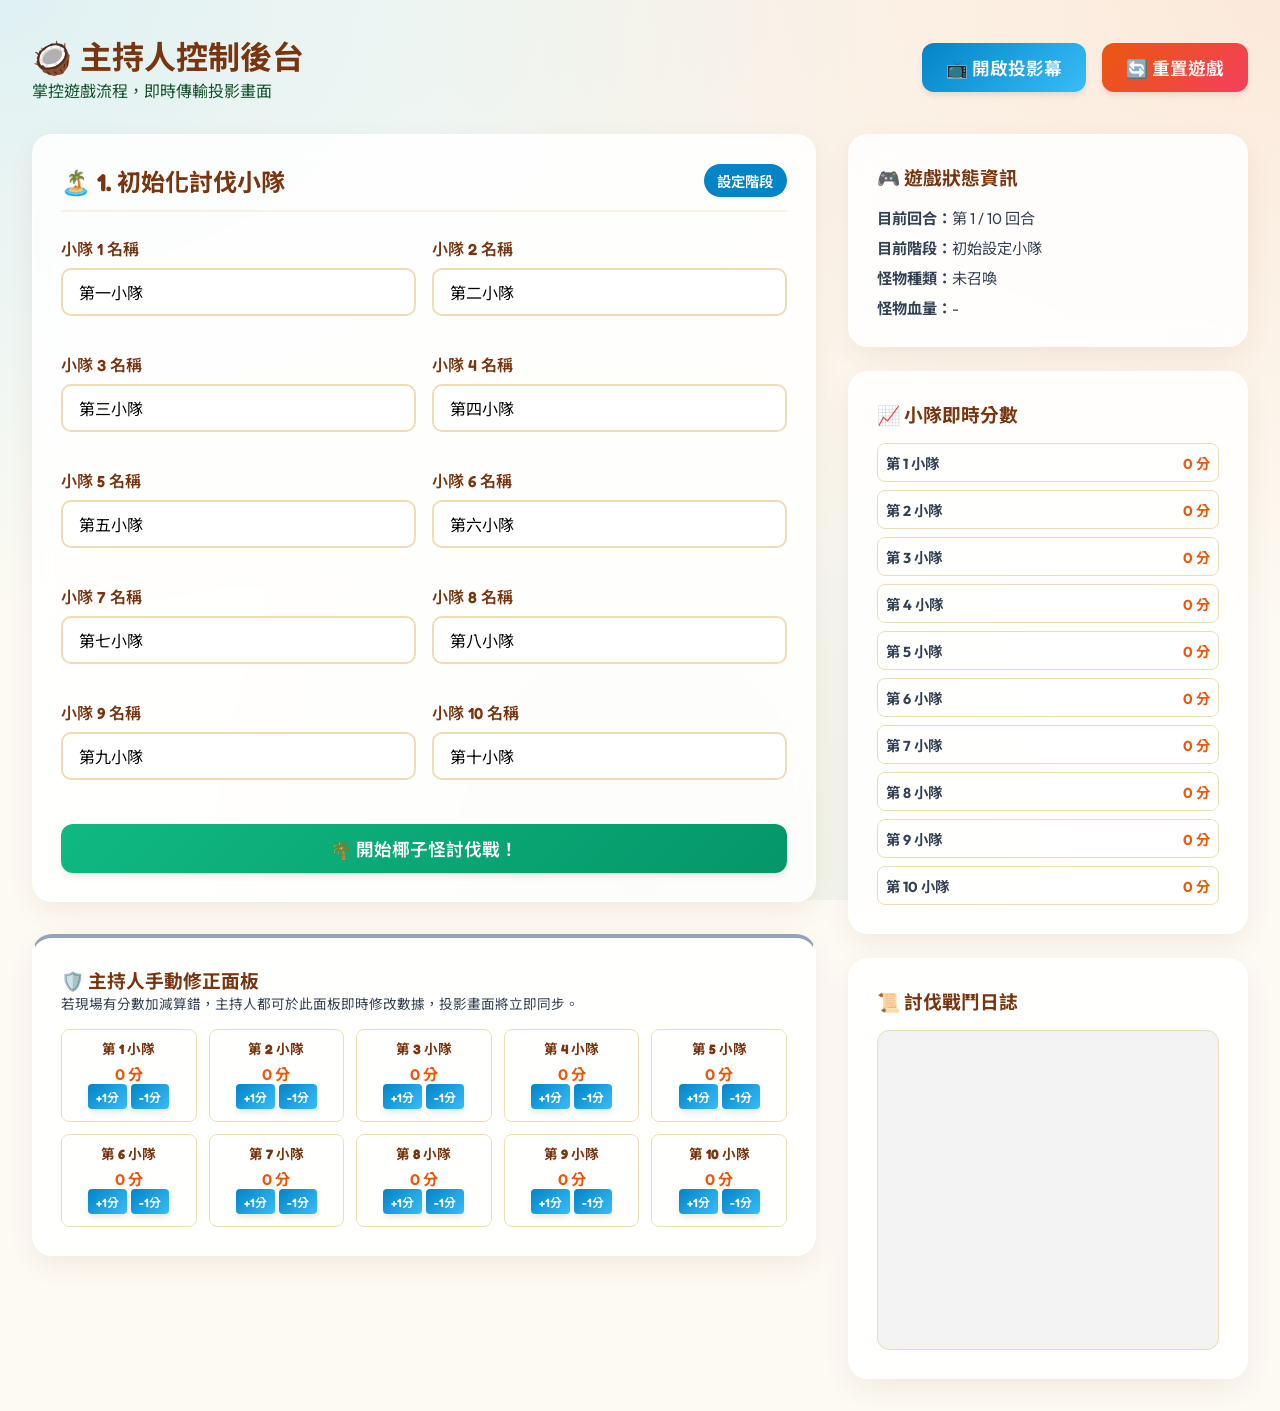
==== commit 8b46ecf6: "modified" ====
--- a/host.html
+++ b/host.html
@@ -48,7 +48,7 @@
                 <p style="color: var(--coconut-leaf-dark);">掌控遊戲流程，即時傳輸投影畫面</p>
             </div>
             <div style="display: flex; gap: 1rem;">
-                <button class="btn btn-secondary" onclick="window.open('projector.html', '_blank')">📺 開啟投影幕</button>
+                <button class="btn btn-secondary" onclick="openProjector()">📺 開啟投影幕</button>
                 <button class="btn btn-primary" onclick="resetGame()">🔄 重置遊戲</button>
             </div>
         </header>
@@ -66,173 +66,79 @@
                     <form id="setup-form">
                         <div style="display: grid; grid-template-columns: 1fr 1fr; gap: 1rem; margin-bottom: 1.5rem;">
                             <!-- Generate 10 team name inputs -->
-                            <div class="form-group">
-                                <label class="form-label">小隊 1 名稱</label>
-                                <input type="text" class="form-input" name="team-1" value="第一小隊">
-                            </div>
-                            <div class="form-group">
-                                <label class="form-label">小隊 2 名稱</label>
-                                <input type="text" class="form-input" name="team-2" value="第二小隊">
-                            </div>
-                            <div class="form-group">
-                                <label class="form-label">小隊 3 名稱</label>
-                                <input type="text" class="form-input" name="team-3" value="第三小隊">
-                            </div>
-                            <div class="form-group">
-                                <label class="form-label">小隊 4 名稱</label>
-                                <input type="text" class="form-input" name="team-4" value="第四小隊">
-                            </div>
-                            <div class="form-group">
-                                <label class="form-label">小隊 5 名稱</label>
-                                <input type="text" class="form-input" name="team-5" value="第五小隊">
-                            </div>
-                            <div class="form-group">
-                                <label class="form-label">小隊 6 名稱</label>
-                                <input type="text" class="form-input" name="team-6" value="第六小隊">
-                            </div>
-                            <div class="form-group">
-                                <label class="form-label">小隊 7 名稱</label>
-                                <input type="text" class="form-input" name="team-7" value="第七小隊">
-                            </div>
-                            <div class="form-group">
-                                <label class="form-label">小隊 8 名稱</label>
-                                <input type="text" class="form-input" name="team-8" value="第八小隊">
-                            </div>
-                            <div class="form-group">
-                                <label class="form-label">小隊 9 名稱</label>
-                                <input type="text" class="form-input" name="team-9" value="第九小隊">
-                            </div>
-                            <div class="form-group">
-                                <label class="form-label">小隊 10 名稱</label>
-                                <input type="text" class="form-input" name="team-10" value="第十小隊">
-                            </div>
+                            <div class="form-group"><label class="form-label">小隊 1 名稱</label><input type="text" class="form-input" name="team-1" value="第一小隊"></div>
+                            <div class="form-group"><label class="form-label">小隊 2 名稱</label><input type="text" class="form-input" name="team-2" value="第二小隊"></div>
+                            <div class="form-group"><label class="form-label">小隊 3 名稱</label><input type="text" class="form-input" name="team-3" value="第三小隊"></div>
+                            <div class="form-group"><label class="form-label">小隊 4 名稱</label><input type="text" class="form-input" name="team-4" value="第四小隊"></div>
+                            <div class="form-group"><label class="form-label">小隊 5 名稱</label><input type="text" class="form-input" name="team-5" value="第五小隊"></div>
+                            <div class="form-group"><label class="form-label">小隊 6 名稱</label><input type="text" class="form-input" name="team-6" value="第六小隊"></div>
+                            <div class="form-group"><label class="form-label">小隊 7 名稱</label><input type="text" class="form-input" name="team-7" value="第七小隊"></div>
+                            <div class="form-group"><label class="form-label">小隊 8 名稱</label><input type="text" class="form-input" name="team-8" value="第八小隊"></div>
+                            <div class="form-group"><label class="form-label">小隊 9 名稱</label><input type="text" class="form-input" name="team-9" value="第九小隊"></div>
+                            <div class="form-group"><label class="form-label">小隊 10 名稱</label><input type="text" class="form-input" name="team-10" value="第十小隊"></div>
                         </div>
                         <button type="submit" class="btn btn-success" style="width: 100%;">🌴 開始椰子怪討伐戰！</button>
                     </form>
                 </section>
 
-                <!-- BID_VANGUARD PHASE -->
-                <section id="phase-bid-vanguard" class="glass-card host-section phase-card" style="display: none; border-left-color: var(--ocean-dark);">
-                    <div class="host-card-title">
-                        <h2>⚔️ 第 <span class="round-num-text">1</span> 回合：前鋒競標與召喚</h2>
-                        <span class="phase-header-badge" style="background: var(--ocean-dark);">前鋒競標中</span>
+                <!-- BID PHASE -->
+                <section id="phase-bid" class="glass-card host-section phase-card" style="display: none; border-left-color: var(--ocean-dark);">
+                    <div class="host-card-title">
+                        <h2>⚔️ 第 <span class="round-num-text">1</span> 回合：投入體力</h2>
+                        <span class="phase-header-badge" style="background: var(--ocean-dark);">競標中</span>
+                    </div>
+                    <div class="glass-card" style="background: rgba(239, 68, 68, 0.05); border-color: rgba(239, 68, 68, 0.1); margin-bottom: 1rem; text-align: center;">
+                        <h3 style="color: var(--danger-red); margin-bottom: 0.5rem;">本回合魔王：<span id="bid-monster-name">-</span></h3>
+                        <p style="font-size: 1.25rem; font-weight: 700;">魔王血量 (H)：<span id="bid-monster-hp">-</span></p>
                     </div>
                     <p style="color: var(--text-muted); margin-bottom: 1.5rem;">
-                        請輸入各隊秘密提交的<strong>「邪惡椰子數量（0-3 顆）」</strong>及<strong>「前鋒投標體力（0-100 點）」</strong>。
+                        請輸入各隊秘密提交的<strong>「投入體力（0-80 點）」</strong>。
+                        <br>
+                        <em>注意：若有多隊投入相同體力，將被判定為棄權並扣 1 分。</em>
                     </p>
-                    <form id="bid-vanguard-form">
+                    <form id="bid-form">
                         <table class="team-table">
                             <thead>
                                 <tr>
                                     <th>小隊名稱</th>
-                                    <th>👿 邪惡椰子 (0-3)</th>
-                                    <th>⚡ 前鋒投標體力 (0-100)</th>
+                                    <th>⚡ 投入體力 (0-80)</th>
                                 </tr>
                             </thead>
-                            <tbody id="vanguard-inputs-tbody">
+                            <tbody id="bid-inputs-tbody">
                                 <!-- Inputs inserted via JS -->
                             </tbody>
                         </table>
-                        <button type="submit" class="btn btn-primary" style="width: 100%;">🔮 召喚椰子怪並計算前鋒</button>
+                        <button type="submit" class="btn btn-primary" style="width: 100%;">🔮 結算體力並進入攻擊階段</button>
                     </form>
                 </section>
 
-                <!-- BATTLE_VANGUARD PHASE -->
-                <section id="phase-battle-vanguard" class="glass-card host-section phase-card" style="display: none; border-left-color: var(--danger-red);">
-                    <div class="host-card-title">
-                        <h2>🔥 第 <span class="round-num-text">1</span> 回合：前鋒討伐決戰</h2>
-                        <span class="phase-header-badge" style="background: var(--danger-red);">前鋒討伐戰</span>
-                    </div>
-
-                    <!-- Tie resolution section if needed -->
-                    <div id="vanguard-tie-resolution-box" class="glass-card" style="display: none; border: 2px solid var(--sunset-orange); margin-bottom: 1.5rem; background: #fffbeb;">
-                        <h3 style="color: var(--sunset-orange); margin-bottom: 0.5rem;">⚠️ 前鋒競標同分平手決議</h3>
-                        <p id="vanguard-tie-text" style="font-size: 0.95rem; margin-bottom: 1rem;"></p>
-                        <div id="vanguard-tie-candidates-container" style="display: flex; gap: 1rem; flex-wrap: wrap; margin-bottom: 1rem;">
-                            <!-- Checkboxes for ties -->
-                        </div>
-                        <div style="display: flex; gap: 1rem;">
-                            <button type="button" class="btn btn-secondary" onclick="spinVanguardWheel()">🎡 開啟轉盤抽籤</button>
-                            <button type="button" class="btn btn-success" onclick="submitVanguardTieSelection()">✅ 確認平手隊伍進入前鋒</button>
-                        </div>
-                    </div>
-
-                    <div id="vanguard-battle-controls" style="display: block;">
+                <!-- BATTLE PHASE -->
+                <section id="phase-battle" class="glass-card host-section phase-card" style="display: none; border-left-color: var(--danger-red);">
+                    <div class="host-card-title">
+                        <h2>🔥 第 <span class="round-num-text">1</span> 回合：討伐進行中</h2>
+                        <span class="phase-header-badge" style="background: var(--danger-red);">戰鬥中</span>
+                    </div>
+
+                    <div id="battle-controls" style="display: block;">
                         <div style="display: grid; grid-template-columns: 1fr 1fr; gap: 1.5rem; margin-bottom: 1.5rem;">
                             <div class="glass-card" style="background: rgba(239, 68, 68, 0.05); border-color: rgba(239, 68, 68, 0.1);">
                                 <h4 style="color: var(--danger-red); margin-bottom: 0.5rem;">👾 當前椰子怪</h4>
-                                <p style="font-size: 1.25rem; font-weight: 700;" id="vanguard-monster-name">-</p>
-                                <p style="font-size: 1.1rem;">血量：<span id="vanguard-monster-hp">-</span> / <span id="vanguard-monster-maxhp">-</span></p>
+                                <p style="font-size: 1.25rem; font-weight: 700;" id="battle-monster-name">-</p>
+                                <p style="font-size: 1.1rem;">血量：<span id="battle-monster-hp">-</span></p>
                             </div>
                             <div class="glass-card" style="background: rgba(56, 189, 248, 0.05); border-color: rgba(56, 189, 248, 0.1);">
-                                <h4 style="color: var(--ocean-dark); margin-bottom: 0.5rem;">🏹 前鋒部隊</h4>
-                                <ul id="vanguard-team-list" style="margin-left: 1.2rem; font-size: 0.95rem;">
+                                <h4 style="color: var(--ocean-dark); margin-bottom: 0.5rem;">🏹 攻擊序列</h4>
+                                <ul id="battle-sequence-list" style="margin-left: 1.2rem; font-size: 0.95rem;">
                                     <!-- List items -->
                                 </ul>
-                                <p style="margin-top: 0.5rem; font-weight: 700;">前鋒總攻擊力：<span id="vanguard-damage-text">-</span></p>
                             </div>
                         </div>
 
                         <div style="text-align: center;">
-                            <button class="btn btn-danger" onclick="executeVanguardBattle()" style="width: 100%; font-size: 1.3rem; padding: 1rem;">
-                                💥 進行前鋒討伐戰（扣除血量）
+                            <button class="btn btn-danger" onclick="executeBattle()" style="width: 100%; font-size: 1.3rem; padding: 1rem;">
+                                💥 播放攻擊動畫並結算本回合
                             </button>
                         </div>
-                    </div>
-                </section>
-
-                <!-- BID_SUPPORT PHASE -->
-                <section id="phase-bid-support" class="glass-card host-section phase-card" style="display: none; border-left-color: var(--sunset-yellow);">
-                    <div class="host-card-title">
-                        <h2>🛡️ 第 <span class="round-num-text">1</span> 回合：後援部隊補刀競標</h2>
-                        <span class="phase-header-badge" style="background: var(--sunset-yellow); color: var(--coconut-brown);">後援競標中</span>
-                    </div>
-                    <p style="color: var(--text-muted); margin-bottom: 1.5rem;">
-                        【前鋒討伐失敗】椰子怪仍殘血存活！請<strong>其餘隊伍（非前鋒者）</strong>秘密提交<strong>「後援競標體力」</strong>（不得高於剩餘體力）。
-                    </p>
-                    <form id="bid-support-form">
-                        <table class="team-table">
-                            <thead>
-                                <tr>
-                                    <th>小隊名稱</th>
-                                    <th>⚡ 剩餘體力</th>
-                                    <th>🏹 後援投標體力</th>
-                                </tr>
-                            </thead>
-                            <tbody id="support-inputs-tbody">
-                                <!-- Inputs inserted via JS -->
-                            </tbody>
-                        </table>
-                        <button type="submit" class="btn btn-primary" style="width: 100%;">🔮 計算後援與背叛者</button>
-                    </form>
-                </section>
-
-                <!-- BATTLE_SUPPORT PHASE -->
-                <section id="phase-battle-support" class="glass-card host-section phase-card" style="display: none; border-left-color: var(--coconut-leaf);">
-                    <div class="host-card-title">
-                        <h2>⚔️ 第 <span class="round-num-text">1</span> 回合：後援最後一擊</h2>
-                        <span class="phase-header-badge" style="background: var(--coconut-leaf);">後援討伐戰</span>
-                    </div>
-
-                    <div style="display: grid; grid-template-columns: 1fr 1fr; gap: 1.5rem; margin-bottom: 1.5rem;">
-                        <div class="glass-card" style="background: rgba(16, 185, 129, 0.05); border-color: rgba(16, 185, 129, 0.1);">
-                            <h4 style="color: var(--coconut-leaf); margin-bottom: 0.5rem;">👾 殘血椰子怪</h4>
-                            <p style="font-size: 1.25rem; font-weight: 700;" id="support-monster-name">-</p>
-                            <p style="font-size: 1.1rem;">剩餘血量：<span id="support-monster-hp">-</span></p>
-                        </div>
-                        <div class="glass-card" style="background: rgba(139, 92, 246, 0.05); border-color: rgba(139, 92, 246, 0.1);">
-                            <h4 style="color: #8b5cf6; margin-bottom: 0.5rem;">🛡️ 後援部隊</h4>
-                            <ul id="support-team-list" style="margin-left: 1.2rem; font-size: 0.95rem;">
-                                <!-- List items -->
-                            </ul>
-                            <p style="margin-top: 0.5rem; font-weight: 700;">後援總攻擊力：<span id="support-damage-text">-</span></p>
-                        </div>
-                    </div>
-
-                    <div style="text-align: center;">
-                        <button class="btn btn-success" onclick="executeSupportBattle()" style="width: 100%; font-size: 1.3rem; padding: 1rem;">
-                            ⚔️ 進行後援討伐（判定勝負）
-                        </button>
                     </div>
                 </section>
 
@@ -251,7 +157,7 @@
                     </div>
 
                     <button class="btn btn-accent" onclick="nextRound()" style="width: 100%; font-size: 1.25rem; padding: 0.75rem;">
-                        ➡️ 進入下一回合 (第 <span id="next-round-num-text">2</span>/8 回合)
+                        ➡️ 進入下一回合 (第 <span id="next-round-num-text">2</span>/10 回合)
                     </button>
                 </section>
 
@@ -262,16 +168,16 @@
                         <span class="phase-header-badge" style="background: var(--sunset-yellow); color: var(--coconut-brown);">遊戲結束</span>
                     </div>
                     <p style="margin-bottom: 1.5rem; font-size: 1.1rem; text-align: center; font-weight: 600;">
-                        恭喜所有討伐英雄！討伐椰子怪計畫大獲成功！
+                        恭喜所有討伐英雄！經過 10 回合的戰鬥，討伐椰子怪計畫大獲成功！
                     </p>
                     <button class="btn btn-primary" onclick="resetGame()" style="width: 100%;">🔄 重新開始新遊戲</button>
                 </section>
 
                 <!-- Override Section: Manual adjustments (Host Power) -->
                 <section class="glass-card" style="border-top: 4px solid #94a3b8; margin-top: 2rem;">
-                    <h3>🛡️ 主持人手動修正與控制面板</h3>
+                    <h3>🛡️ 主持人手動修正面板</h3>
                     <p style="font-size: 0.85rem; color: var(--text-muted); margin-bottom: 1rem;">
-                        若現場有實體競標出入、分數加減算算錯，主持人都可於此面板即時修改數據，投影畫面將立即同步。
+                        若現場有分數加減算錯，主持人都可於此面板即時修改數據，投影畫面將立即同步。
                     </p>
                     <div class="override-grid" id="override-teams-container">
                         <!-- Instantiated via JS -->
@@ -285,17 +191,16 @@
                 <div class="glass-card" style="margin-bottom: 1.5rem;">
                     <h3>🎮 遊戲狀態資訊</h3>
                     <div style="margin-top: 1rem; display: flex; flex-direction: column; gap: 0.5rem; font-size: 0.95rem;">
-                        <p><strong>目前回合：</strong>第 <span id="info-round">-</span> / 8 回合</p>
+                        <p><strong>目前回合：</strong>第 <span id="info-round">-</span> / 10 回合</p>
                         <p><strong>目前階段：</strong><span id="info-phase-name">-</span></p>
                         <p><strong>怪物種類：</strong><span id="info-monster-name">-</span></p>
                         <p><strong>怪物血量：</strong><span id="info-monster-hp">-</span></p>
-                        <p><strong>椰子總數：</strong><span id="info-coconut-count">-</span> 顆</p>
                     </div>
                 </div>
 
                 <!-- Scores summary -->
                 <div class="glass-card" style="margin-bottom: 1.5rem;">
-                    <h3>📈 小隊即時分數/體力</h3>
+                    <h3>📈 小隊即時分數</h3>
                     <div id="aside-teams-list" style="margin-top: 1rem; display: flex; flex-direction: column; gap: 0.5rem; font-size: 0.9rem;">
                         <!-- Lists teams -->
                     </div>
@@ -312,24 +217,6 @@
         </div>
     </div>
 
-    <!-- Tie-breaker Roulette Wheel Modal -->
-    <div id="roulette-modal" class="spinner-modal" style="display: none;">
-        <div class="spinner-content">
-            <h3 style="color: var(--sunset-orange); margin-bottom: 1rem;">🎰 命運椰子大轉盤</h3>
-            <div class="wheel-container">
-                <div class="wheel-pointer"></div>
-                <div id="roulette-wheel" class="roulette-wrapper">
-                    <!-- Slices generated dynamically -->
-                </div>
-                <button class="btn btn-primary" id="spin-btn" onclick="spinTheWheelAction()">🌀 開始轉動</button>
-            </div>
-            <p id="wheel-result-text" style="font-weight: 700; color: var(--coconut-brown); min-height: 24px;"></p>
-            <button class="btn btn-secondary" id="close-wheel-btn" onclick="closeWheel()" style="margin-top: 1rem; display: none; width: 100%;">
-                套用結果並關閉
-            </button>
-        </div>
-    </div>
-
     <!-- Core Scripts -->
     <script src="js/game.js"></script>
     <script src="js/host.js"></script>
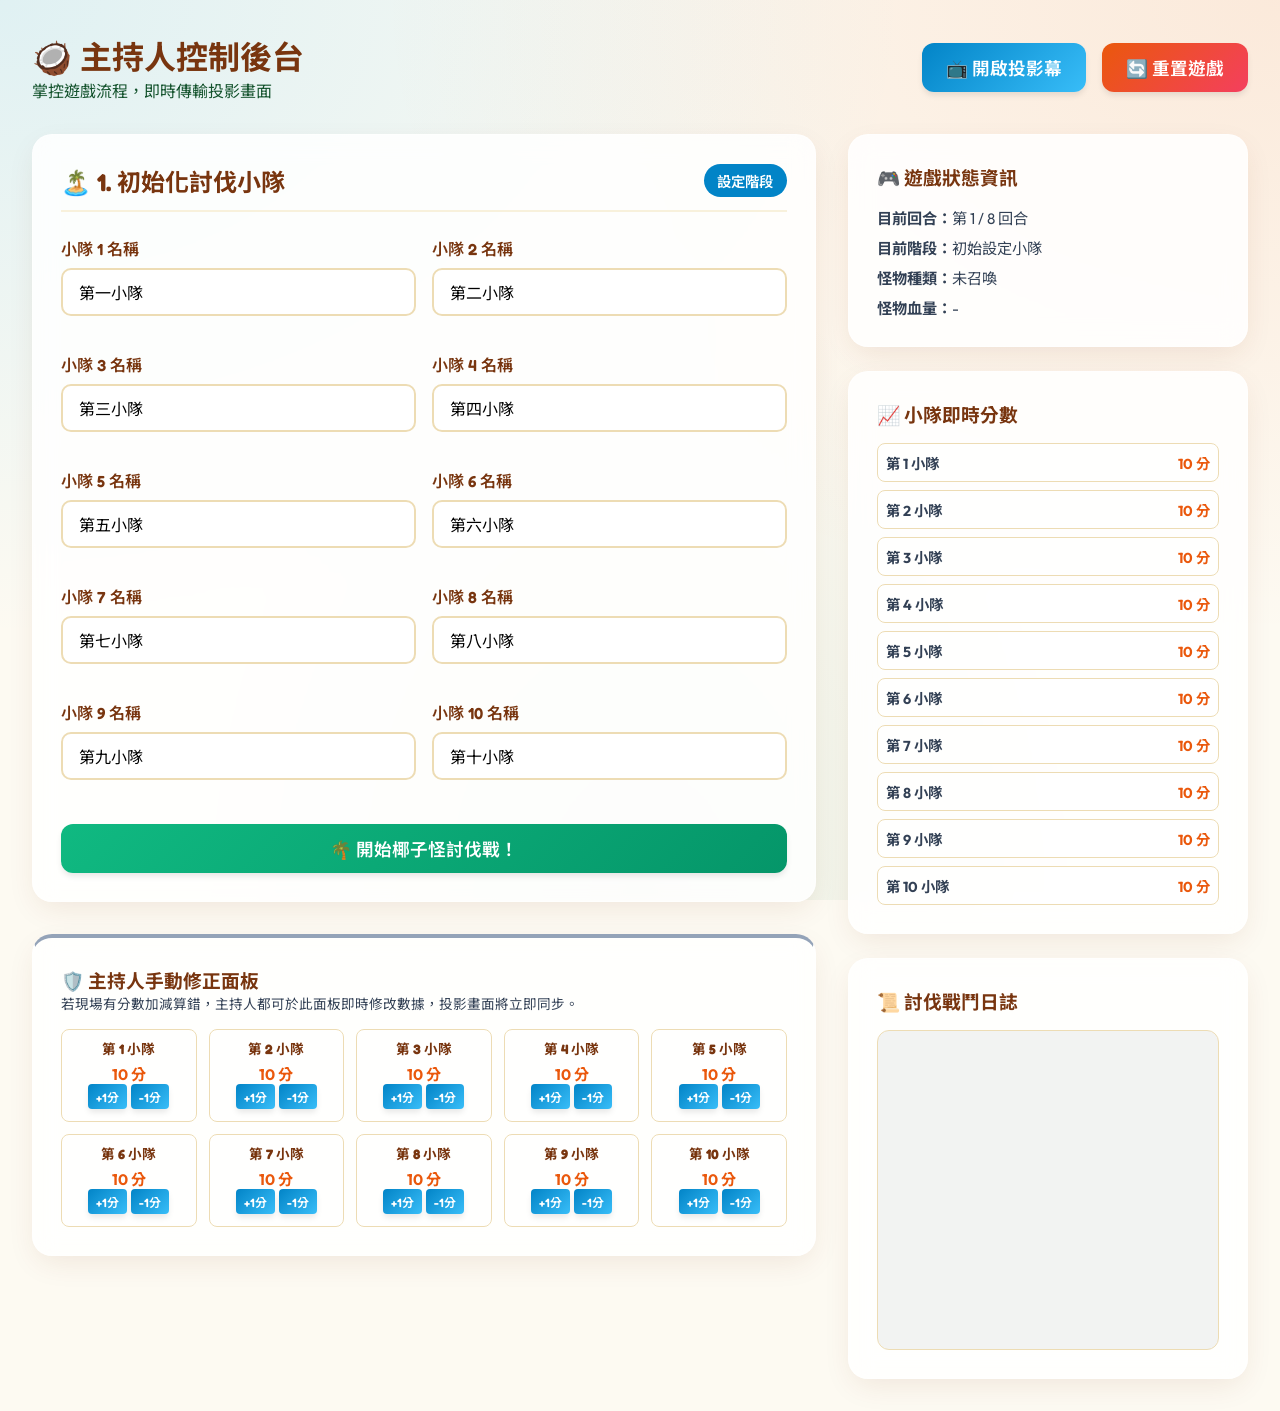
==== commit f14c7b03: "update" ====
--- a/host.html
+++ b/host.html
@@ -157,7 +157,7 @@
                     </div>
 
                     <button class="btn btn-accent" onclick="nextRound()" style="width: 100%; font-size: 1.25rem; padding: 0.75rem;">
-                        ➡️ 進入下一回合 (第 <span id="next-round-num-text">2</span>/10 回合)
+                        ➡️ 進入下一回合 (第 <span id="next-round-num-text">2</span>/8 回合)
                     </button>
                 </section>
 
@@ -168,7 +168,7 @@
                         <span class="phase-header-badge" style="background: var(--sunset-yellow); color: var(--coconut-brown);">遊戲結束</span>
                     </div>
                     <p style="margin-bottom: 1.5rem; font-size: 1.1rem; text-align: center; font-weight: 600;">
-                        恭喜所有討伐英雄！經過 10 回合的戰鬥，討伐椰子怪計畫大獲成功！
+                        恭喜所有討伐英雄！經過 8 回合的戰鬥，討伐椰子怪計畫大獲成功！
                     </p>
                     <button class="btn btn-primary" onclick="resetGame()" style="width: 100%;">🔄 重新開始新遊戲</button>
                 </section>
@@ -191,7 +191,7 @@
                 <div class="glass-card" style="margin-bottom: 1.5rem;">
                     <h3>🎮 遊戲狀態資訊</h3>
                     <div style="margin-top: 1rem; display: flex; flex-direction: column; gap: 0.5rem; font-size: 0.95rem;">
-                        <p><strong>目前回合：</strong>第 <span id="info-round">-</span> / 10 回合</p>
+                        <p><strong>目前回合：</strong>第 <span id="info-round">-</span> / 8 回合</p>
                         <p><strong>目前階段：</strong><span id="info-phase-name">-</span></p>
                         <p><strong>怪物種類：</strong><span id="info-monster-name">-</span></p>
                         <p><strong>怪物血量：</strong><span id="info-monster-hp">-</span></p>
